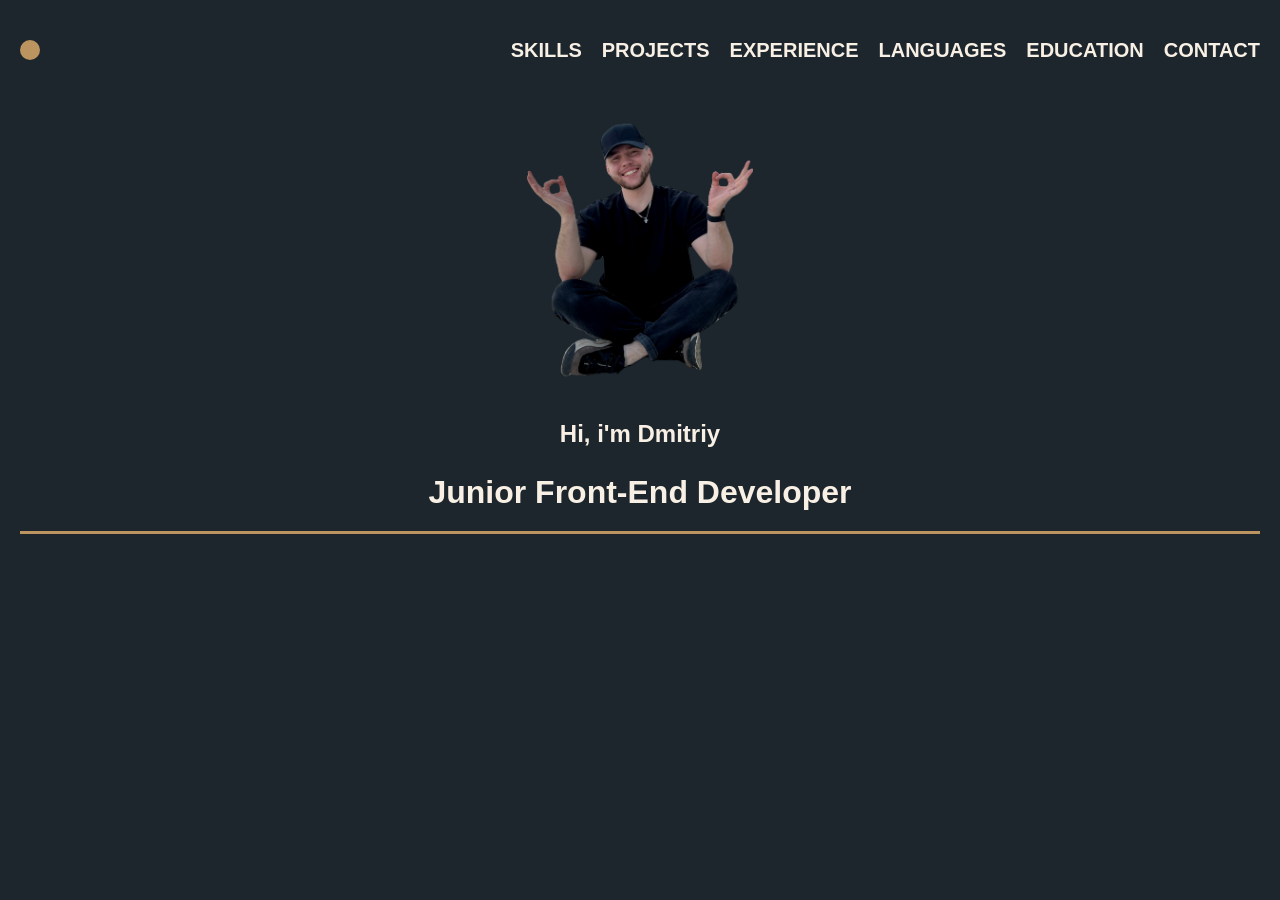
==== index.html @ 75c1eb51 "feat: add avatar and add normalize.css" ====
<!DOCTYPE html>
<html lang="en">
<head>
    <meta charset="UTF-8">
    <meta name="viewport" content="width=device-width, initial-scale=1.0">
    <title>CV</title>
    <link rel="stylesheet" href="./assets/fonts/Inter/stylesheet.css">
    <link rel="stylesheet" href="./assets/style/normalize.css">
    <link rel="icon" href="./assets/img/favicon.ico">
    <link rel="stylesheet" href="./assets/style/style.css">
    <link rel="stylesheet" href="./assets/style/media.css">
</head>
<body class="body">
    <header class="header conatiner">
        <div class="header__inner flex">
            <button class="change__them_btn btn_reset"></button>
        <div class="nav__wrapper">
            <nav class="nav">
                <ul class="nav__list list_reset flex nav_font">
                    <li class="nav__item"><a href="" class="nav__item_link">Skills</a></li>
                    <li class="nav__item"><a href="" class="nav__item_link">Projects</a></li>
                    <li class="nav__item"><a href="" class="nav__item_link">Experience</a></li>
                    <li class="nav__item"><a href="" class="nav__item_link">Languages</a></li>
                    <li class="nav__item"><a href="" class="nav__item_link">Education</a></li>
                    <li class="nav__item"><a href="" class="nav__item_link">Contact</a></li>
                </ul>
            </nav>
        </div>
        </div>
    </header>
    <main class="maine">
        <section class="about conatiner">
            <div class="about__wrapper_img flex">
                <img class="about__img" src="./assets/img/avatar.PNG" alt="foto">
            </div>
            <div class="about__wrapper_descr">
                <div class="about__descr">
                    <h2 class="about__title flex">
                       Hi, i'm  Dmitriy
                    </h2>
                    <h2 class="about__job_title flex">Junior Front-End Developer</h2>
                </div>
            </div>
        </section>
    </main>
    
</body>
<script src="./assets/js/index.js"></script>
</html>
---- assets/style/style.css ----
:root {
    --bg-white-theme: #F8F0E4;
    --text-dark-theme: #F8F0E4;
    --bg-dark-theme:#1D262D;
    --text-day-theme:#1D262D;
    --gold-color: #BB945F;
    --black-font-color: #000000;
    --gray-color: #8E8E8E;
    --white-color: #fff;
}

/*GLOB*/
html {
    scroll-behavior: smooth;
}

body {
    font-family:'Inter', sans-serif ;
    background-color: var(--bg-dark-theme);
    color: var(--text-dark-theme);
    transition: background 0.6s ease-in-out;
}

.day-them {
    background-color: var(--bg-white-theme);
    color: var(--text-day-theme);
}

a {
    color: inherit;
    text-decoration: none;
    cursor: pointer;
}

.conatiner {
    margin: 0 20px;
}

.list_reset {
    list-style: none;
}

.flex {
    display: flex;
}

.btn_reset {
    padding: 0;
    border: none;
    background-color: transparent;
    cursor: pointer;
}

/*.title {}*/



/*HEADER*/


.header__inner {
    width: 100%;
    height: 100px;
    align-items: center;
    justify-content: space-between;
}
.change__them_btn {
    width: 20px;
    height: 20px;
    background-color: #BB945F;
    border-radius: 50%;
}

.nav_font {
    font-weight: 600;
    font-size: 20px;
    line-height: 24px;
    align-items: center;
    text-transform: uppercase;
}

.nav__item:not(:last-child) {
    margin-right: 20px;
}

/*ABOUT*/
.about__wrapper_img {
    justify-content: center;
    align-items: center;
}
.about__img {
    height: 300px;
}

.about__title {
    justify-content: center;
}

.about__job_title {
    font-size: 32px;
    justify-content: center;
    border-bottom: solid 3px var(--gold-color);
    padding-bottom: 20px;
}
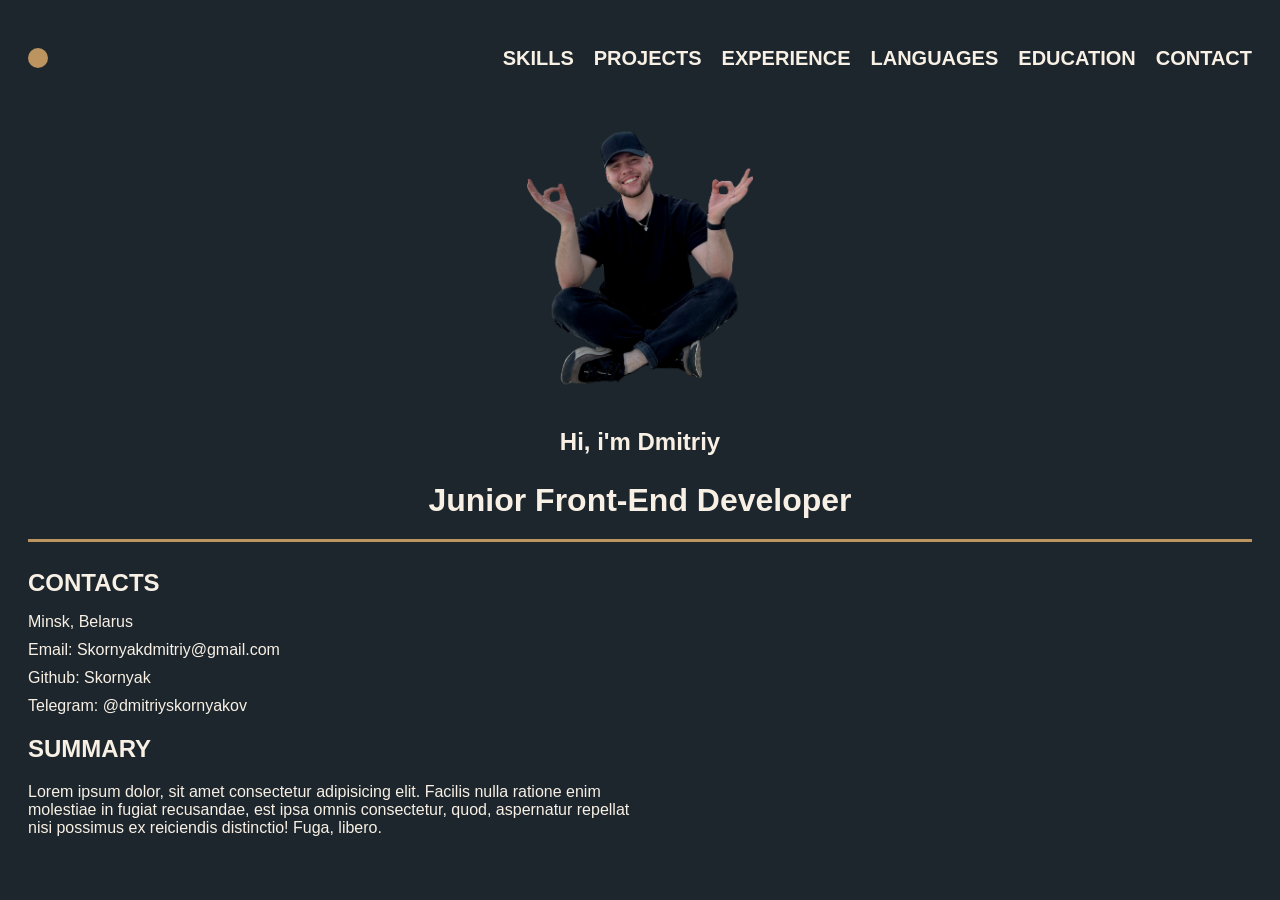
==== commit e21e0bb7: "feat: add link in file readme, deleted file normolize.css" ====
--- a/index.html
+++ b/index.html
@@ -11,7 +11,7 @@
     <link rel="stylesheet" href="./assets/style/media.css">
 </head>
 <body class="body">
-    <header class="header conatiner">
+    <header class="header container">
         <div class="header__inner flex">
             <button class="change__them_btn btn_reset"></button>
         <div class="nav__wrapper">
@@ -29,7 +29,7 @@
         </div>
     </header>
     <main class="maine">
-        <section class="about conatiner">
+        <section class="about container">
             <div class="about__wrapper_img flex">
                 <img class="about__img" src="./assets/img/avatar.PNG" alt="foto">
             </div>
@@ -42,6 +42,25 @@
                 </div>
             </div>
         </section>
+        <section class="contact container">
+            <div class="contact__wrapper">
+                <h2 class="contact__title">CONTACTS</h2>
+                <ul class="contact__list list_reset">
+                    <li class="contact__item">Minsk, Belarus</li>
+                    <li class="contact__item">Email: Skornyakdmitriy@gmail.com</li>
+                    <li class="contact__item">Github: Skornyak</li>
+                    <li class="contact__item">Telegram: @dmitriyskornyakov</li>
+                </ul>
+            </div>
+        </section>
+        <section class="summary container">
+            <div class="summary__wrapper">
+                <h2 class="summary__title">SUMMARY</h2>
+                <p class="summary__descr">
+                    Lorem ipsum dolor, sit amet consectetur adipisicing elit. Facilis nulla ratione enim molestiae in fugiat recusandae, est ipsa omnis consectetur, quod, aspernatur repellat nisi possimus ex reiciendis distinctio! Fuga, libero.
+                </p>
+            </div>
+        </section>
     </main>
     
 </body>
--- a/assets/style/style.css
+++ b/assets/style/style.css
@@ -32,12 +32,13 @@
     cursor: pointer;
 }
 
-.conatiner {
+.container {
     margin: 0 20px;
 }
 
 .list_reset {
     list-style: none;
+    padding: 0;
 }
 
 .flex {
@@ -101,4 +102,17 @@
     justify-content: center;
     border-bottom: solid 3px var(--gold-color);
     padding-bottom: 20px;
+}
+/*CONTACTS*/
+.contact__title {
+    margin: 0;
+}
+
+.contact__item:not(:last-child) {
+    padding: 0 0 10px 0;
+}
+/*SUMMARY*/
+
+.summary__descr {
+    max-width: 50%;
 }
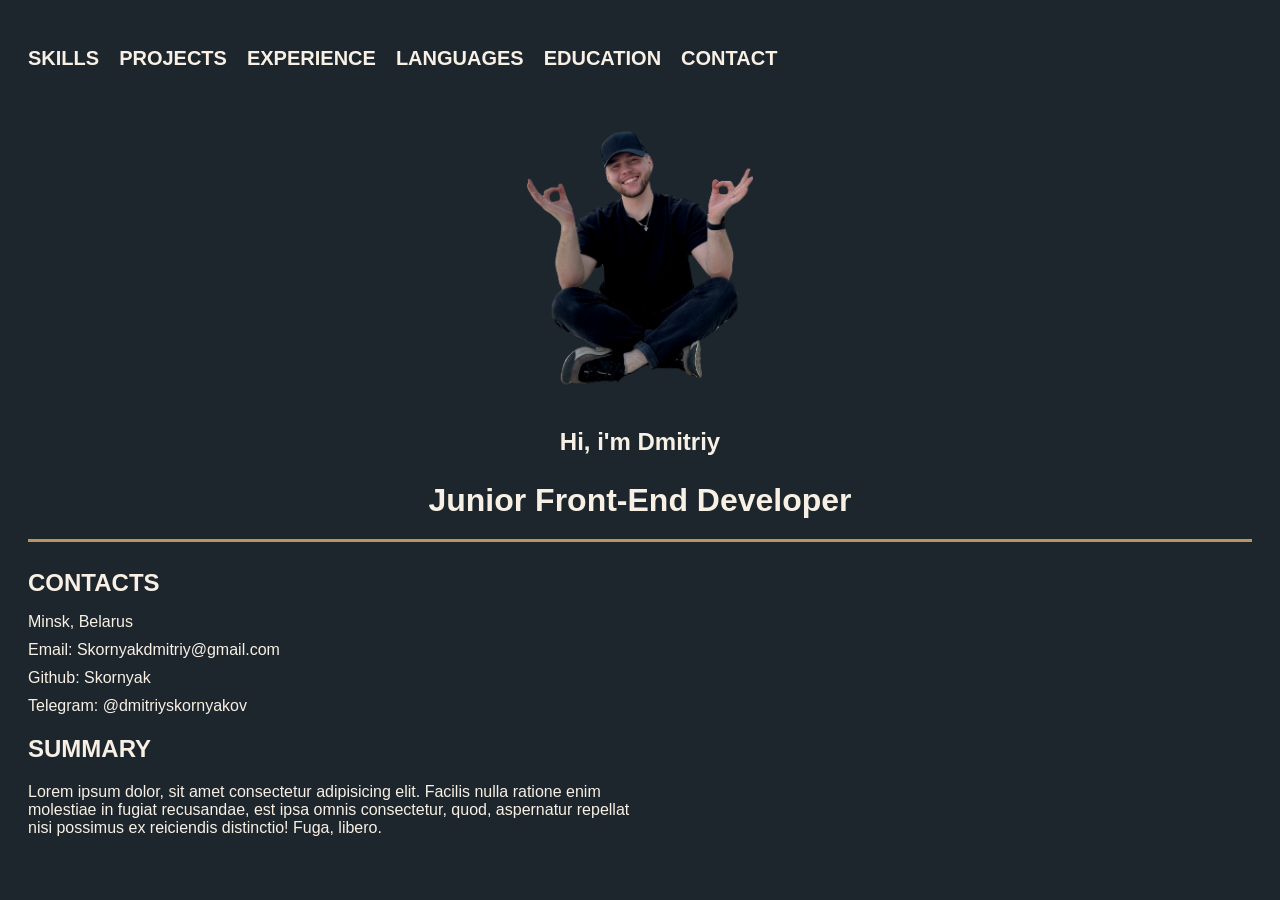
==== commit d29b2b15: "feat: correct file style.css" ====
--- a/index.html
+++ b/index.html
@@ -1,6 +1,6 @@
 <!DOCTYPE html>
 <html lang="en">
-<head>
+  <head>
     <meta charset="UTF-8">
     <meta name="viewport" content="width=device-width, initial-scale=1.0">
     <title>CV</title>
@@ -9,60 +9,71 @@
     <link rel="icon" href="./assets/img/favicon.ico">
     <link rel="stylesheet" href="./assets/style/style.css">
     <link rel="stylesheet" href="./assets/style/media.css">
-</head>
-<body class="body">
+    <script src="./assets/js/index.js"></script>
+  </head>
+  <body class="body">
     <header class="header container">
-        <div class="header__inner flex">
-            <button class="change__them_btn btn_reset"></button>
+      <div class="header__inner flex">
         <div class="nav__wrapper">
-            <nav class="nav">
-                <ul class="nav__list list_reset flex nav_font">
-                    <li class="nav__item"><a href="" class="nav__item_link">Skills</a></li>
-                    <li class="nav__item"><a href="" class="nav__item_link">Projects</a></li>
-                    <li class="nav__item"><a href="" class="nav__item_link">Experience</a></li>
-                    <li class="nav__item"><a href="" class="nav__item_link">Languages</a></li>
-                    <li class="nav__item"><a href="" class="nav__item_link">Education</a></li>
-                    <li class="nav__item"><a href="" class="nav__item_link">Contact</a></li>
-                </ul>
-            </nav>
+          <nav class="nav">
+            <ul class="nav__list list_reset flex nav_font">
+              <li class="nav__item">
+                <a href="" class="nav__item_link">Skills</a>
+              </li>
+              <li class="nav__item">
+                <a href="" class="nav__item_link">Projects</a>
+              </li>
+              <li class="nav__item">
+                <a href="" class="nav__item_link">Experience</a>
+              </li>
+              <li class="nav__item">
+                <a href="" class="nav__item_link">Languages</a>
+              </li>
+              <li class="nav__item">
+                <a href="" class="nav__item_link">Education</a>
+              </li>
+              <li class="nav__item">
+                <a href="" class="nav__item_link">Contact</a>
+              </li>
+            </ul>
+          </nav>
         </div>
-        </div>
+      </div>
     </header>
     <main class="maine">
-        <section class="about container">
-            <div class="about__wrapper_img flex">
-                <img class="about__img" src="./assets/img/avatar.PNG" alt="foto">
-            </div>
-            <div class="about__wrapper_descr">
-                <div class="about__descr">
-                    <h2 class="about__title flex">
-                       Hi, i'm  Dmitriy
-                    </h2>
-                    <h2 class="about__job_title flex">Junior Front-End Developer</h2>
-                </div>
-            </div>
-        </section>
-        <section class="contact container">
-            <div class="contact__wrapper">
-                <h2 class="contact__title">CONTACTS</h2>
-                <ul class="contact__list list_reset">
-                    <li class="contact__item">Minsk, Belarus</li>
-                    <li class="contact__item">Email: Skornyakdmitriy@gmail.com</li>
-                    <li class="contact__item">Github: Skornyak</li>
-                    <li class="contact__item">Telegram: @dmitriyskornyakov</li>
-                </ul>
-            </div>
-        </section>
-        <section class="summary container">
-            <div class="summary__wrapper">
-                <h2 class="summary__title">SUMMARY</h2>
-                <p class="summary__descr">
-                    Lorem ipsum dolor, sit amet consectetur adipisicing elit. Facilis nulla ratione enim molestiae in fugiat recusandae, est ipsa omnis consectetur, quod, aspernatur repellat nisi possimus ex reiciendis distinctio! Fuga, libero.
-                </p>
-            </div>
-        </section>
+      <section class="about container">
+        <div class="about__wrapper_img flex">
+          <img class="about__img" src="./assets/img/avatar.PNG" alt="foto">
+        </div>
+        <div class="about__wrapper_descr">
+          <div class="about__descr">
+            <h2 class="about__title flex">Hi, i'm Dmitriy</h2>
+            <h2 class="about__job_title flex">Junior Front-End Developer</h2>
+          </div>
+        </div>
+      </section>
+      <section class="contact container">
+        <div class="contact__wrapper">
+          <h2 class="contact__title">CONTACTS</h2>
+          <ul class="contact__list list_reset">
+            <li class="contact__item">Minsk, Belarus</li>
+            <li class="contact__item">Email: Skornyakdmitriy@gmail.com</li>
+            <li class="contact__item">Github: Skornyak</li>
+            <li class="contact__item">Telegram: @dmitriyskornyakov</li>
+          </ul>
+        </div>
+      </section>
+      <section class="summary container">
+        <div class="summary__wrapper">
+          <h2 class="summary__title">SUMMARY</h2>
+          <p class="summary__descr">
+            Lorem ipsum dolor, sit amet consectetur adipisicing elit. Facilis
+            nulla ratione enim molestiae in fugiat recusandae, est ipsa omnis
+            consectetur, quod, aspernatur repellat nisi possimus ex reiciendis
+            distinctio! Fuga, libero.
+          </p>
+        </div>
+      </section>
     </main>
-    
-</body>
-<script src="./assets/js/index.js"></script>
-</html>+  </body>
+</html>
--- a/assets/style/style.css
+++ b/assets/style/style.css
@@ -65,12 +65,6 @@
     align-items: center;
     justify-content: space-between;
 }
-.change__them_btn {
-    width: 20px;
-    height: 20px;
-    background-color: #BB945F;
-    border-radius: 50%;
-}
 
 .nav_font {
     font-weight: 600;
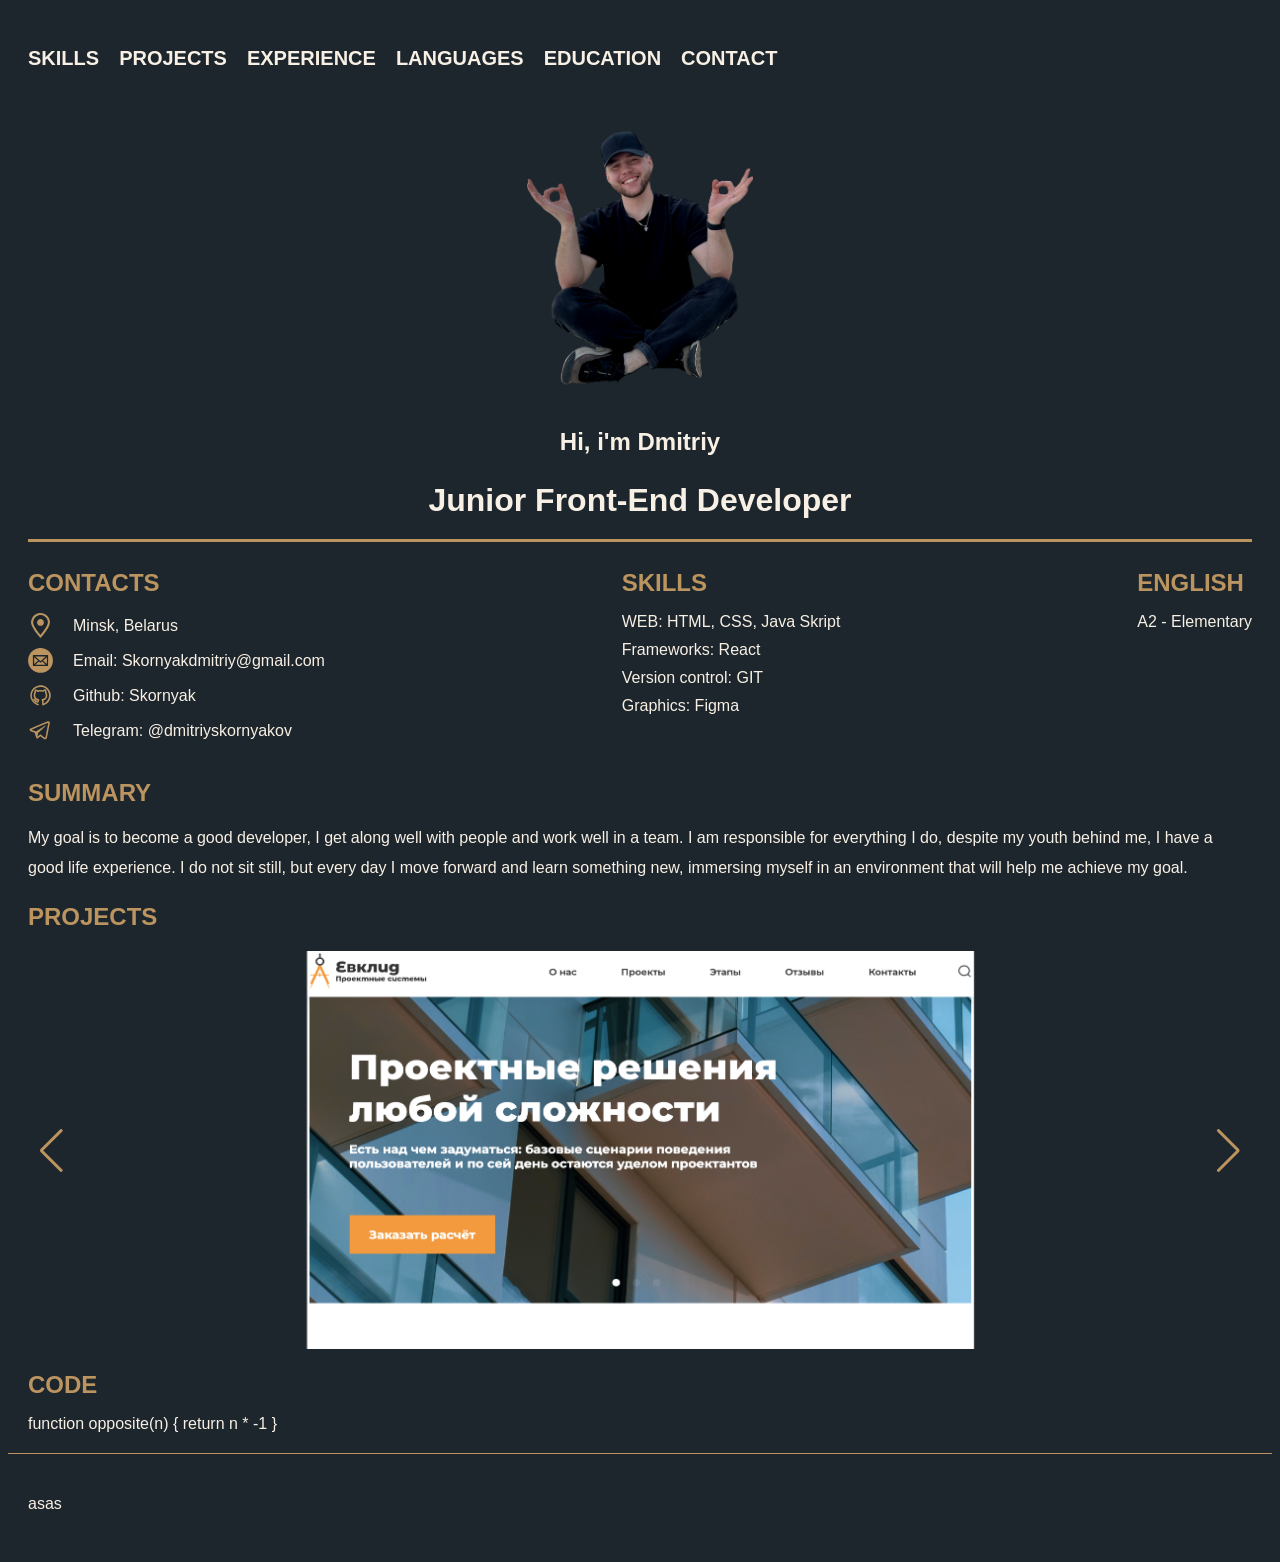
==== commit a442e2d8: "feat: add new file in progect, add img for progect" ====
--- a/index.html
+++ b/index.html
@@ -3,13 +3,12 @@
   <head>
     <meta charset="UTF-8">
     <meta name="viewport" content="width=device-width, initial-scale=1.0">
-    <title>CV</title>
+    <title>D.SKOR</title>
+    <link rel="stylesheet" href="https://cdn.jsdelivr.net/npm/swiper@11/swiper-bundle.min.css">
     <link rel="stylesheet" href="./assets/fonts/Inter/stylesheet.css">
-    <link rel="stylesheet" href="./assets/style/normalize.css">
-    <link rel="icon" href="./assets/img/favicon.ico">
+    <link rel="icon" href="./assets/img/cv.jpg">
     <link rel="stylesheet" href="./assets/style/style.css">
     <link rel="stylesheet" href="./assets/style/media.css">
-    <script src="./assets/js/index.js"></script>
   </head>
   <body class="body">
     <header class="header container">
@@ -47,33 +46,257 @@
         </div>
         <div class="about__wrapper_descr">
           <div class="about__descr">
-            <h2 class="about__title flex">Hi, i'm Dmitriy</h2>
+            <h2 class="about__title flex ">Hi, i'm Dmitriy</h2>
             <h2 class="about__job_title flex">Junior Front-End Developer</h2>
           </div>
         </div>
       </section>
-      <section class="contact container">
+      <section class="contact container section__position">
+       <div class="wrapper">
         <div class="contact__wrapper">
-          <h2 class="contact__title">CONTACTS</h2>
-          <ul class="contact__list list_reset">
-            <li class="contact__item">Minsk, Belarus</li>
-            <li class="contact__item">Email: Skornyakdmitriy@gmail.com</li>
-            <li class="contact__item">Github: Skornyak</li>
-            <li class="contact__item">Telegram: @dmitriyskornyakov</li>
+          <h2 class="contact__title title">CONTACTS</h2>
+          <ul class="contact__list list_reset list">
+            <li class="contact__item item"><?xml version="1.0" standalone="no"?>
+              <svg class="svg__location svg__contact" version="1.0" xmlns="http://www.w3.org/2000/svg"
+               width="360.000000pt" height="360.000000pt" viewBox="0 0 360.000000 360.000000"
+               preserveAspectRatio="xMidYMid meet">
+              
+              <g transform="translate(0.000000,360.000000) scale(0.100000,-0.100000)"
+              fill="#BB945F" stroke="none">
+              <path d="M1605 3585 c-490 -72 -905 -407 -1080 -871 -82 -217 -105 -456 -65
+              -655 78 -380 412 -943 966 -1624 158 -196 373 -441 378 -433 1 2 40 46 87 98
+              344 382 744 917 951 1270 304 521 373 817 277 1201 -166 670 -830 1114 -1514
+              1014z m460 -319 c292 -76 540 -275 678 -544 124 -240 149 -487 73 -717 -114
+              -347 -460 -886 -943 -1468 l-73 -87 -106 127 c-160 194 -387 497 -521 698
+              -281 420 -419 721 -431 937 -23 450 280 885 722 1033 186 62 413 70 601 21z"/>
+              <path d="M1671 2714 c-163 -44 -304 -185 -347 -349 -19 -68 -17 -200 2 -266
+              61 -208 251 -350 469 -351 387 -3 617 396 428 743 -32 60 -127 150 -191 183
+              -110 56 -246 71 -361 40z"/>
+              </g>
+              </svg>Minsk, Belarus</li>
+            <li class="contact__item item"><?xml version="1.0" standalone="no"?>
+              <svg class="svg__contact" version="1.0" xmlns="http://www.w3.org/2000/svg"
+               width="920.000000pt" height="920.000000pt" viewBox="0 0 920.000000 920.000000"
+               preserveAspectRatio="xMidYMid meet">
+              
+              <g transform="translate(0.000000,920.000000) scale(0.100000,-0.100000)"
+              fill="#bb945f" stroke="none">
+              <path d="M4240 9169 c-246 -20 -675 -87 -690 -109 -3 -4 -48 -17 -100 -29
+              -208 -49 -517 -153 -645 -216 -38 -19 -160 -78 -270 -130 -110 -53 -209 -105
+              -220 -115 -11 -9 -67 -46 -125 -80 -119 -70 -240 -151 -274 -183 -13 -12 -52
+              -42 -87 -67 -35 -25 -92 -69 -126 -97 -34 -29 -64 -53 -67 -53 -4 0 -25 -19
+              -49 -43 -23 -23 -87 -85 -142 -137 -195 -186 -418 -437 -501 -567 -19 -28 -37
+              -53 -42 -55 -10 -4 -137 -187 -144 -209 -8 -20 -98 -162 -108 -169 -4 -3 -26
+              -43 -49 -90 -24 -47 -47 -90 -51 -95 -5 -6 -24 -47 -43 -90 -19 -44 -57 -127
+              -85 -185 -83 -171 -169 -416 -227 -650 -14 -58 -32 -123 -40 -145 -19 -54 -60
+              -272 -79 -420 -49 -383 -49 -851 0 -1240 17 -140 70 -418 84 -443 5 -9 21 -64
+              35 -122 48 -195 179 -581 210 -620 6 -8 29 -55 51 -105 45 -103 183 -377 194
+              -385 9 -6 110 -168 110 -175 0 -10 119 -183 138 -202 10 -10 34 -40 52 -68 48
+              -72 158 -206 248 -304 42 -46 102 -112 132 -146 30 -35 87 -90 125 -123 39
+              -33 98 -86 132 -118 72 -68 203 -174 277 -223 28 -19 59 -42 69 -52 19 -20
+              192 -139 202 -139 8 0 169 -101 175 -110 7 -10 322 -169 406 -204 38 -16 76
+              -35 84 -41 39 -31 416 -159 631 -215 59 -15 111 -30 116 -33 12 -7 287 -61
+              392 -77 353 -52 915 -54 1291 -5 120 16 416 71 431 81 5 3 73 23 151 45 202
+              55 291 82 388 119 47 18 110 41 140 52 30 11 62 26 70 32 8 6 49 26 90 45 93
+              40 393 192 400 201 6 9 168 110 175 110 9 0 183 119 202 138 10 10 32 26 48
+              36 61 38 239 184 338 278 56 53 120 111 142 128 22 17 44 38 48 46 4 8 43 51
+              85 96 42 46 92 98 110 118 52 57 150 179 200 250 25 36 50 70 57 75 16 14 145
+              201 145 210 0 9 100 168 110 175 4 3 22 34 39 70 18 36 41 79 51 95 10 17 35
+              68 54 113 20 45 58 128 85 185 83 169 169 416 226 647 14 58 30 114 35 125 13
+              26 54 231 74 370 61 416 61 943 1 1370 -18 128 -65 368 -74 375 -3 3 -16 48
+              -29 100 -53 216 -168 556 -223 660 -10 19 -64 130 -120 245 -55 116 -109 219
+              -118 230 -10 11 -42 61 -71 110 -63 107 -163 257 -193 289 -12 13 -42 52 -67
+              87 -25 35 -69 92 -97 126 -29 34 -53 64 -53 66 0 9 -215 232 -310 322 -52 49
+              -116 111 -143 137 -26 26 -50 48 -53 48 -3 0 -33 24 -67 53 -34 28 -91 72
+              -126 97 -35 25 -74 55 -88 68 -33 30 -146 106 -273 182 -58 34 -114 71 -125
+              80 -11 10 -110 62 -220 115 -110 53 -231 111 -270 130 -134 65 -425 163 -645
+              217 -52 12 -97 26 -100 29 -8 11 -312 67 -450 83 -293 36 -703 46 -970 25z
+              m3007 -2542 c49 -18 109 -73 132 -120 l21 -43 0 -1847 c0 -1585 -2 -1853 -14
+              -1882 -18 -43 -80 -107 -126 -130 -33 -17 -163 -18 -2655 -18 -2514 0 -2621 0
+              -2655 18 -52 27 -100 75 -121 120 -18 39 -19 106 -19 1889 l0 1850 21 43 c23
+              47 83 102 132 120 24 9 669 11 2642 11 1973 0 2618 -2 2642 -11z"/>
+              <path d="M2660 6084 c0 -7 211 -184 219 -184 5 0 24 -17 41 -37 16 -21 71 -72
+              121 -113 51 -41 126 -107 168 -146 80 -75 123 -112 181 -156 19 -14 73 -63
+              120 -108 47 -45 93 -85 102 -89 10 -3 69 -55 132 -114 63 -59 118 -107 121
+              -107 6 0 125 -104 215 -189 19 -18 78 -69 130 -113 52 -44 109 -93 125 -109
+              47 -46 263 -229 270 -229 6 0 222 184 285 244 91 86 198 176 208 176 6 0 25
+              17 42 38 17 20 71 71 121 112 50 41 123 105 162 141 129 119 164 149 173 149
+              5 0 61 50 124 110 63 60 119 110 124 110 11 0 138 113 194 173 25 26 49 47 54
+              47 9 0 115 92 208 179 19 18 83 73 143 123 59 50 107 91 107 92 0 1 -875 1
+              -1945 1 -1070 0 -1945 -1 -1945 -1z"/>
+              <path d="M2270 4550 l0 -1263 28 24 c15 13 45 40 67 60 162 149 249 225 266
+              234 10 5 19 13 19 17 0 3 55 55 123 114 67 59 164 145 214 192 51 47 104 93
+              117 101 13 9 68 58 122 110 55 52 122 111 149 131 28 20 79 66 115 102 53 52
+              110 103 203 178 7 6 -64 90 -77 90 -6 0 -238 199 -256 220 -3 3 -61 54 -130
+              114 -69 59 -156 136 -195 171 -38 34 -92 80 -118 101 -27 22 -83 71 -125 110
+              -99 93 -171 154 -181 154 -4 0 -38 32 -77 70 -38 39 -94 89 -124 112 -30 23
+              -74 60 -97 82 l-43 40 0 -1264z"/>
+              <path d="M6870 5753 c-36 -29 -103 -89 -150 -132 -47 -43 -119 -106 -161 -139
+              -42 -34 -100 -85 -130 -114 -30 -29 -76 -71 -104 -93 -27 -21 -87 -72 -133
+              -113 -45 -41 -135 -119 -200 -175 -64 -55 -135 -117 -157 -137 -22 -21 -83
+              -74 -135 -119 -52 -45 -116 -101 -142 -124 l-47 -44 77 -61 c42 -33 111 -93
+              153 -134 41 -40 106 -97 142 -127 37 -29 97 -84 134 -122 38 -38 72 -69 77
+              -69 5 0 54 -42 110 -94 55 -51 144 -131 196 -177 87 -76 292 -258 465 -414
+              l70 -63 3 630 c1 346 1 910 0 1252 l-3 622 -65 -53z"/>
+              <path d="M5099 4207 c-37 -29 -87 -74 -113 -99 -26 -26 -81 -75 -124 -110 -42
+              -34 -101 -82 -131 -106 l-54 -44 -84 4 c-46 1 -87 8 -91 13 -10 14 -121 107
+              -152 127 -14 9 -63 53 -110 98 -47 46 -109 100 -138 122 -61 46 -52 49 -172
+              -62 -41 -38 -122 -111 -180 -161 -58 -51 -121 -107 -140 -125 -19 -17 -84 -76
+              -145 -129 -60 -54 -148 -133 -195 -176 -47 -42 -101 -90 -121 -106 -19 -15
+              -86 -75 -148 -133 -61 -58 -119 -108 -129 -112 -9 -3 -51 -40 -92 -82 l-74
+              -76 1902 0 c1046 0 1902 2 1902 4 0 10 -157 160 -190 181 -19 13 -66 54 -105
+              91 -38 36 -110 101 -159 142 -49 41 -115 101 -147 134 -31 32 -60 58 -64 58
+              -4 0 -55 44 -113 97 -157 143 -178 162 -284 257 -53 47 -99 86 -101 86 -2 0
+              -42 36 -88 80 -46 44 -86 80 -89 80 -3 0 -35 -24 -71 -53z"/>
+              </g>
+              </svg>
+              Email: Skornyakdmitriy@gmail.com</li>
+            <li class="contact__item item"><?xml version="1.0" standalone="no"?>
+              <svg class="svg__contact" version="1.0" xmlns="http://www.w3.org/2000/svg"
+               width="360.000000pt" height="360.000000pt" viewBox="0 0 360.000000 360.000000"
+               preserveAspectRatio="xMidYMid meet">
+              
+              <g transform="translate(0.000000,360.000000) scale(0.100000,-0.100000)"
+              fill="#bb945f" stroke="none">
+              <path d="M1547 3239 c-301 -53 -555 -186 -778 -408 -225 -226 -357 -480 -410
+              -793 -18 -104 -20 -148 -16 -288 8 -227 42 -372 134 -569 167 -362 505 -657
+              885 -776 75 -23 91 -25 122 -15 50 16 76 53 76 107 0 62 -33 93 -129 122 -414
+              126 -725 459 -837 896 -25 98 -28 128 -29 275 0 178 12 259 61 407 94 280 295
+              524 557 676 298 172 676 210 1004 100 358 -119 648 -404 777 -761 88 -245 90
+              -558 4 -807 -105 -308 -319 -556 -606 -704 l-102 -52 0 103 c0 57 -7 153 -15
+              213 -19 138 -19 135 4 135 33 0 153 54 217 97 91 62 184 168 233 265 61 123
+              75 188 75 353 1 156 -16 229 -79 355 -31 61 -33 73 -37 195 -8 198 -48 302
+              -125 321 -60 16 -274 -48 -374 -112 l-43 -27 -96 19 c-130 25 -320 23 -459 -5
+              l-103 -20 -32 24 c-74 56 -224 105 -326 105 -81 0 -113 -23 -139 -102 -26 -79
+              -45 -216 -38 -277 4 -39 -1 -58 -33 -126 -59 -123 -74 -190 -74 -340 -1 -95 4
+              -148 17 -195 41 -150 141 -303 257 -395 70 -55 196 -122 248 -131 33 -6 33 -7
+              27 -48 -4 -22 -11 -45 -15 -50 -15 -15 -115 22 -158 60 -24 20 -70 72 -103
+              116 -74 97 -147 149 -219 156 -36 3 -57 0 -76 -13 -33 -21 -56 -77 -48 -113 8
+              -33 47 -77 83 -92 14 -6 55 -49 89 -96 97 -129 187 -192 327 -229 107 -27 224
+              -13 277 34 26 23 31 36 38 101 9 80 28 143 56 185 21 32 22 97 1 128 -19 29
+              -48 41 -153 60 -107 20 -185 59 -265 134 -109 103 -160 225 -161 382 0 119 43
+              259 101 325 13 15 16 42 16 151 0 73 3 136 6 139 12 12 114 -35 169 -78 30
+              -24 66 -46 80 -49 13 -3 58 2 100 13 188 47 368 51 524 10 110 -28 132 -26
+              191 16 58 42 165 94 194 94 25 0 37 -68 25 -148 -13 -97 -10 -125 19 -163 14
+              -19 39 -62 54 -94 27 -57 28 -67 28 -210 0 -129 -3 -158 -22 -207 -69 -184
+              -253 -317 -436 -318 -66 0 -112 -23 -132 -67 -21 -43 -14 -84 20 -124 13 -16
+              29 -46 35 -67 17 -59 33 -326 26 -445 -6 -116 2 -155 41 -190 37 -33 84 -32
+              189 3 378 125 688 393 860 745 110 226 147 391 147 645 0 255 -38 420 -147
+              645 -171 350 -487 624 -859 746 -212 69 -493 88 -720 48z"/>
+              </g>
+              </svg>
+              Github: Skornyak</li>
+            <li class="contact__item item"><?xml version="1.0" standalone="no"?>
+              <svg class="svg__contact" version="1.0" xmlns="http://www.w3.org/2000/svg"
+               width="920.000000pt" height="920.000000pt" viewBox="0 0 920.000000 920.000000"
+               preserveAspectRatio="xMidYMid meet">
+              
+              <g transform="translate(0.000000,920.000000) scale(0.100000,-0.100000)"
+              fill="#bb945f" stroke="none">
+              <path d="M7376 8034 c-37 -8 -112 -32 -165 -54 -167 -66 -1733 -724 -4776
+              -2007 -385 -162 -860 -362 -1055 -444 -458 -191 -542 -234 -636 -322 -59 -55
+              -82 -86 -116 -154 -38 -75 -42 -93 -46 -172 -2 -48 1 -112 7 -141 36 -167 181
+              -330 372 -419 35 -17 379 -136 763 -265 385 -129 702 -239 706 -243 4 -4 36
+              -100 70 -213 302 -994 468 -1525 501 -1607 63 -149 157 -271 245 -313 23 -11
+              75 -28 115 -36 93 -19 190 -7 283 35 65 29 118 75 691 600 116 106 215 195
+              222 198 6 2 325 -236 707 -530 661 -507 700 -535 774 -560 104 -35 169 -47
+              257 -47 275 0 500 136 619 375 30 60 43 113 91 360 45 233 368 1889 585 3000
+              23 116 61 311 85 435 24 124 67 342 95 485 28 143 66 339 85 435 49 253 111
+              568 152 775 47 236 50 382 11 491 -95 268 -347 401 -642 338z m89 -596 c-2
+              -13 -40 -207 -84 -433 -368 -1886 -489 -2511 -677 -3470 -118 -605 -235 -1206
+              -261 -1335 -39 -204 -49 -239 -71 -262 -16 -18 -36 -28 -54 -28 -64 0 -34 -22
+              -1058 765 -628 482 -712 546 -724 551 -6 2 -232 -197 -502 -443 -270 -247
+              -501 -457 -514 -468 l-23 -20 6 20 c4 11 54 321 112 690 l105 670 37 36 c21
+              20 238 222 483 450 245 228 713 664 1040 969 327 305 734 685 905 843 170 158
+              329 310 353 338 38 46 42 54 36 87 -9 51 -21 62 -66 62 -67 0 162 138 -2413
+              -1457 -506 -313 -979 -607 -1051 -651 -73 -45 -137 -82 -143 -82 -6 0 -205 66
+              -443 146 -238 80 -613 206 -832 280 -219 73 -401 135 -403 137 -2 2 45 25 104
+              49 164 69 759 319 1118 471 739 312 3959 1667 4300 1810 204 85 444 187 535
+              225 91 39 171 70 178 71 8 1 11 -7 7 -21z"/>
+              </g>
+              </svg>
+              Telegram: @dmitriyskornyakov</li>
           </ul>
         </div>
-      </section>
-      <section class="summary container">
+        <div class="skills__wrapper">
+          <h2 class="skills__title title">SKILLS</h2>
+          <ul class="skills__list list_reset">
+            <li class="skills__item item">
+              WEB: HTML, CSS, Java Skript
+            </li>
+            <li class="skills__item item">
+              Frameworks: React
+            </li>
+            <li class="skills__item item">
+              Version control: GIT
+            </li>
+            <li class="skills__item item">
+              Graphics: Figma
+            </li>
+          </ul>
+        </div>
+        <div class="language__wrapper">
+          <h2 class="language__title title">
+            ENGLISH
+          </h2>
+          <p class="language__descr">
+            A2 - Elementary
+          </p>
+        </div>
+       </div>
+      </section>
+      <section class="summary container section__position">
         <div class="summary__wrapper">
-          <h2 class="summary__title">SUMMARY</h2>
+          <h2 class="summary__title title">SUMMARY</h2>
           <p class="summary__descr">
-            Lorem ipsum dolor, sit amet consectetur adipisicing elit. Facilis
-            nulla ratione enim molestiae in fugiat recusandae, est ipsa omnis
-            consectetur, quod, aspernatur repellat nisi possimus ex reiciendis
-            distinctio! Fuga, libero.
+            My goal is to become a good developer, I get along well with people and work well in a team. I am responsible
+          for everything I do, despite my youth behind me, I have a good life experience. I do not sit still, but every
+          day I move forward and learn something new, immersing myself in an environment that will help me achieve my
+          goal.
           </p>
         </div>
       </section>
+      <section class="projects container">
+        <div class="projects__wrapper">
+          <h2 class="projects__title title">
+            PROJECTS
+          </h2>
+        </div>
+        <div class="swiper">
+          <div class="swiper-wrapper">
+            <div class="swiper-slide"> 
+              <a href="https://skornyak.github.io/Evklid/">
+                <img class="img__progect" src="./assets/img/evklid.png" alt="foto">
+                </a></div>
+            <div class="swiper-slide"><a href="https://skornyak.github.io/hotel_laguna/">
+              <img class="img__progect" src="./assets/img/lagoona.png" alt="foto">
+              </a></div>
+            <div class="swiper-slide"><img class="img__progect" src="./assets/img/visitCard.png" alt="foto">
+            </a></div>
+          </div>
+          <div class="swiper-button-prev"></div>
+          <div class="swiper-button-next"></div>
+        </div>
+      </section>
+      <section class="code container section__position">
+        <div class="code__wrapper">
+          <h2 class="code__title title">
+            CODE
+          </h2>
+           <p class="code__descr">
+            function opposite(n) {
+              return n * -1
+            }
+           </p>
+        </div>
+      </section>
     </main>
+    <footer class="footer">
+      <div class="container">
+        asas
+      </div>
+    </footer>
+    <script src="https://cdn.jsdelivr.net/npm/swiper@11/swiper-bundle.min.js"></script>
+    <script src="./assets/js/index.js"></script>
   </body>
 </html>
--- a/assets/style/style.css
+++ b/assets/style/style.css
@@ -1,112 +1,178 @@
 :root {
-    --bg-white-theme: #F8F0E4;
-    --text-dark-theme: #F8F0E4;
-    --bg-dark-theme:#1D262D;
-    --text-day-theme:#1D262D;
-    --gold-color: #BB945F;
-    --black-font-color: #000000;
-    --gray-color: #8E8E8E;
-    --white-color: #fff;
+  --bg-white-theme: #f8f0e4;
+  --text-dark-theme: #f8f0e4;
+  --bg-dark-theme: #1d262d;
+  --text-day-theme: #1d262d;
+  --gold-color: #bb945f;
+  --black-font-color: #000000;
+  --gray-color: #8e8e8e;
+  --white-color: #fff;
 }
 
 /*GLOB*/
 html {
-    scroll-behavior: smooth;
+  scroll-behavior: smooth;
 }
 
 body {
-    font-family:'Inter', sans-serif ;
-    background-color: var(--bg-dark-theme);
-    color: var(--text-dark-theme);
-    transition: background 0.6s ease-in-out;
+  font-family: "Inter", sans-serif;
+  background-color: var(--bg-dark-theme);
+  color: var(--text-dark-theme);
+  transition: background 0.6s ease-in-out;
 }
 
 .day-them {
-    background-color: var(--bg-white-theme);
-    color: var(--text-day-theme);
+  background-color: var(--bg-white-theme);
+  color: var(--text-day-theme);
 }
 
 a {
-    color: inherit;
-    text-decoration: none;
-    cursor: pointer;
+  color: inherit;
+  text-decoration: none;
+  cursor: pointer;
 }
 
 .container {
-    margin: 0 20px;
+  margin: 0 20px;
 }
 
 .list_reset {
-    list-style: none;
-    padding: 0;
+  list-style: none;
+  padding: 0;
 }
 
 .flex {
-    display: flex;
+  display: flex;
 }
 
 .btn_reset {
-    padding: 0;
-    border: none;
-    background-color: transparent;
-    cursor: pointer;
+  padding: 0;
+  border: none;
+  background-color: transparent;
+  cursor: pointer;
 }
 
-/*.title {}*/
+.title {
+  margin: 0;
+  color: var(--gold-color);
+}
 
+.item:not(:last-child) {
+  padding: 0 0 10px 0;
+}
 
+.wrapper {
+    display: flex;
+    justify-content: space-between;
+}
+
+.section__position {
+    margin-bottom: 20px;
+}
+
+/* .section__position {
+  float: left;
+  width: 50%;
+} */
 
 /*HEADER*/
 
-
 .header__inner {
-    width: 100%;
-    height: 100px;
-    align-items: center;
-    justify-content: space-between;
+  width: 100%;
+  height: 100px;
+  align-items: center;
+  justify-content: space-between;
 }
 
 .nav_font {
-    font-weight: 600;
-    font-size: 20px;
-    line-height: 24px;
-    align-items: center;
-    text-transform: uppercase;
+  font-weight: 600;
+  font-size: 20px;
+  line-height: 24px;
+  align-items: center;
+  text-transform: uppercase;
 }
 
 .nav__item:not(:last-child) {
-    margin-right: 20px;
+  margin-right: 20px;
 }
 
 /*ABOUT*/
 .about__wrapper_img {
-    justify-content: center;
-    align-items: center;
+  justify-content: center;
+  align-items: center;
 }
 .about__img {
-    height: 300px;
+  height: 300px;
 }
 
 .about__title {
+  justify-content: center;
+}
+
+.about__job_title {
+  font-size: 32px;
+  justify-content: center;
+  border-bottom: solid 3px var(--gold-color);
+  opacity: 1;
+  padding-bottom: 20px;
+}
+
+.contact__item {
+  display: flex;
+  align-items: center;
+}
+
+.svg__contact {
+    padding-right: 20px;
+    width: 25px;
+    height: 25px;
+}
+
+/*SUMMARY*/
+
+
+.summary__descr {
+  line-height: 30px;
+}
+
+.code__descr {
+  width: 50%;
+}
+
+/*PROGECTS*/
+.swiper-wrapper {
+    height: 400px;
+}
+
+.swiper-slide {
+    display: flex;
+    align-items: center;
     justify-content: center;
 }
 
-.about__job_title {
-    font-size: 32px;
-    justify-content: center;
-    border-bottom: solid 3px var(--gold-color);
-    padding-bottom: 20px;
-}
-/*CONTACTS*/
-.contact__title {
-    margin: 0;
+.swiper-button-next, .swiper-button-prev {
+    color: var(--gold-color);
 }
 
-.contact__item:not(:last-child) {
-    padding: 0 0 10px 0;
+.img__progect {
+    width: 667px;
+    height: 400px;
+    cursor: pointer;
 }
-/*SUMMARY*/
 
-.summary__descr {
-    max-width: 50%;
-}+.projects__wrapper {
+    margin-bottom: 20px;
+}
+
+.projects {
+    margin-bottom: 20px;
+}
+
+/*FOOTER*/
+
+.footer {
+    border-top: 1px solid var(--gold-color);
+    height: 100px;
+    display: flex;
+    align-items: center;
+}
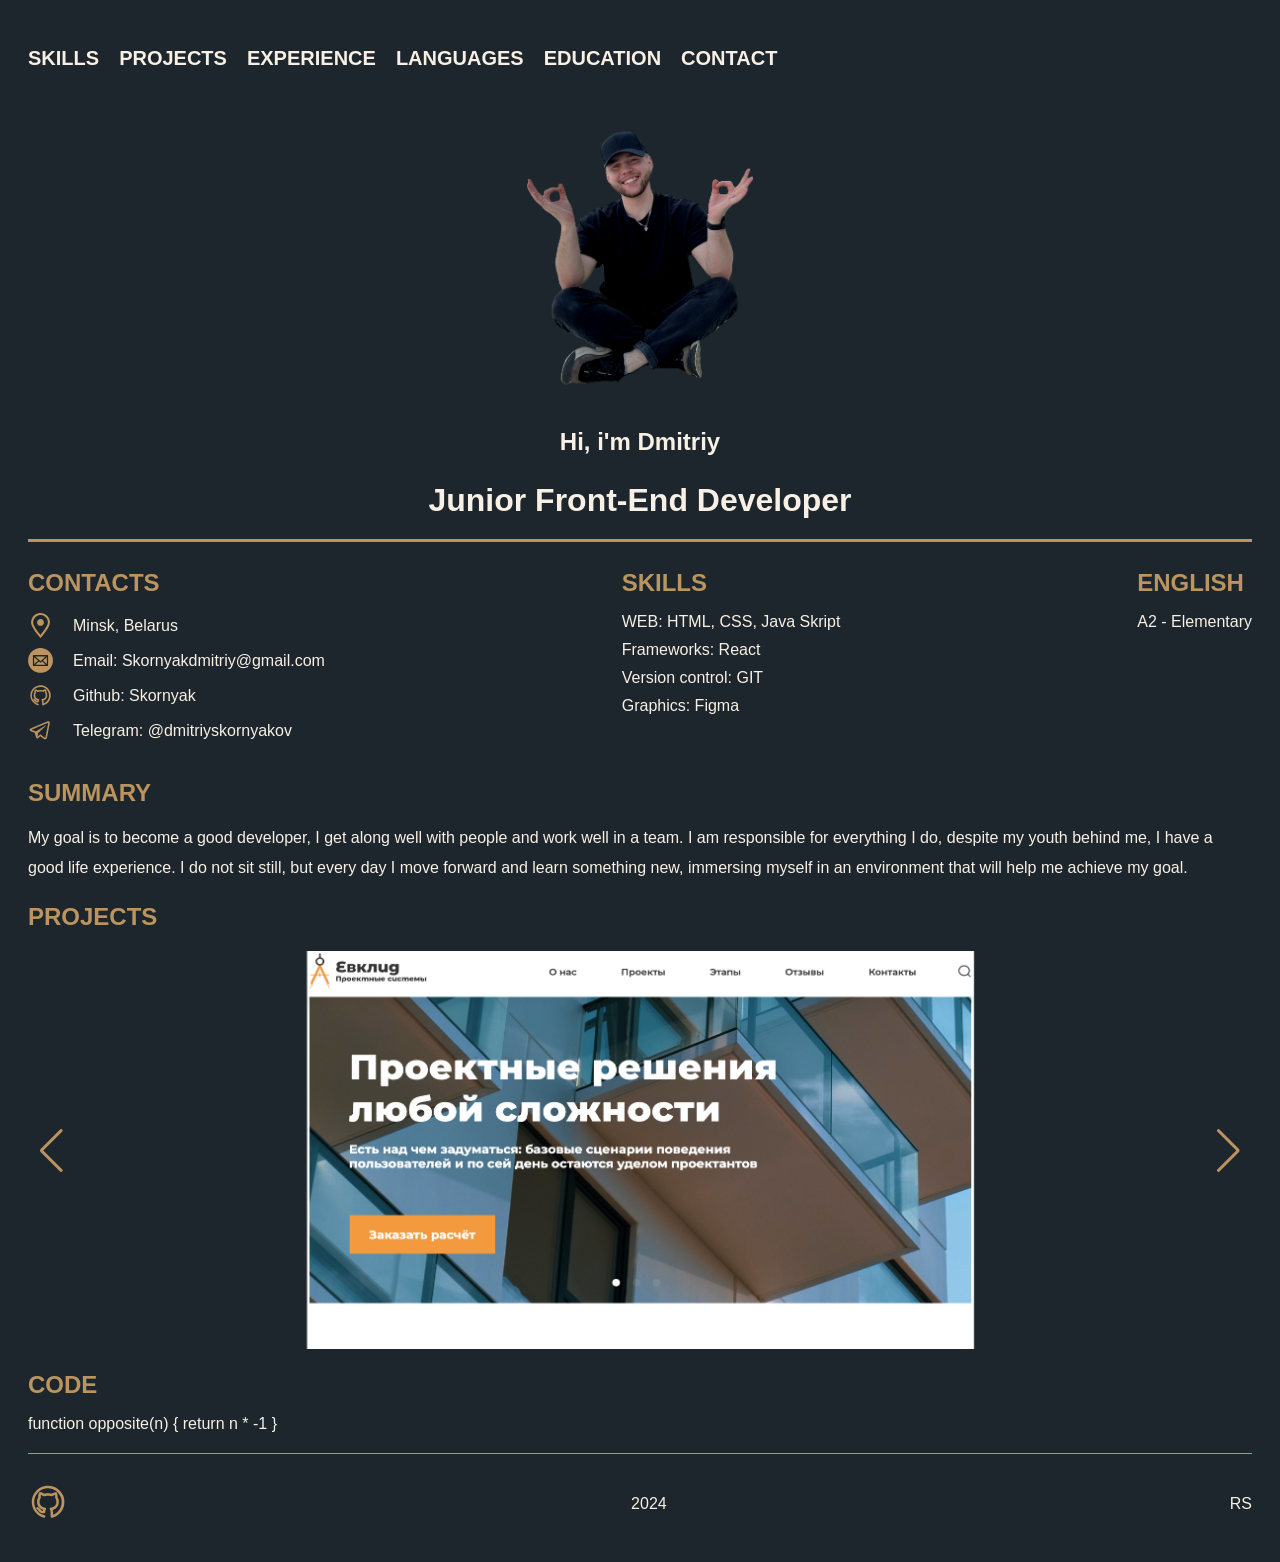
==== commit 3b73dee0: "feat: add new style, and add new section in layout" ====
--- a/index.html
+++ b/index.html
@@ -56,8 +56,8 @@
         <div class="contact__wrapper">
           <h2 class="contact__title title">CONTACTS</h2>
           <ul class="contact__list list_reset list">
-            <li class="contact__item item"><?xml version="1.0" standalone="no"?>
-              <svg class="svg__location svg__contact" version="1.0" xmlns="http://www.w3.org/2000/svg"
+            <li class="contact__item item">
+              <svg class="svg__location svg__contact" xmlns="http://www.w3.org/2000/svg"
                width="360.000000pt" height="360.000000pt" viewBox="0 0 360.000000 360.000000"
                preserveAspectRatio="xMidYMid meet">
               
@@ -74,8 +74,8 @@
               -110 56 -246 71 -361 40z"/>
               </g>
               </svg>Minsk, Belarus</li>
-            <li class="contact__item item"><?xml version="1.0" standalone="no"?>
-              <svg class="svg__contact" version="1.0" xmlns="http://www.w3.org/2000/svg"
+            <li class="contact__item item">
+              <svg class="svg__contact"  xmlns="http://www.w3.org/2000/svg"
                width="920.000000pt" height="920.000000pt" viewBox="0 0 920.000000 920.000000"
                preserveAspectRatio="xMidYMid meet">
               
@@ -151,8 +151,8 @@
               </g>
               </svg>
               Email: Skornyakdmitriy@gmail.com</li>
-            <li class="contact__item item"><?xml version="1.0" standalone="no"?>
-              <svg class="svg__contact" version="1.0" xmlns="http://www.w3.org/2000/svg"
+            <li class="contact__item item">
+              <svg class="svg__contact"  xmlns="http://www.w3.org/2000/svg"
                width="360.000000pt" height="360.000000pt" viewBox="0 0 360.000000 360.000000"
                preserveAspectRatio="xMidYMid meet">
               
@@ -186,8 +186,8 @@
               </g>
               </svg>
               Github: Skornyak</li>
-            <li class="contact__item item"><?xml version="1.0" standalone="no"?>
-              <svg class="svg__contact" version="1.0" xmlns="http://www.w3.org/2000/svg"
+            <li class="contact__item item">
+              <svg class="svg__contact"  xmlns="http://www.w3.org/2000/svg"
                width="920.000000pt" height="920.000000pt" viewBox="0 0 920.000000 920.000000"
                preserveAspectRatio="xMidYMid meet">
               
@@ -271,7 +271,7 @@
             <div class="swiper-slide"><a href="https://skornyak.github.io/hotel_laguna/">
               <img class="img__progect" src="./assets/img/lagoona.png" alt="foto">
               </a></div>
-            <div class="swiper-slide"><img class="img__progect" src="./assets/img/visitCard.png" alt="foto">
+            <div class="swiper-slide"><a><img class="img__progect" src="./assets/img/visitCard.png" alt="foto">
             </a></div>
           </div>
           <div class="swiper-button-prev"></div>
@@ -291,10 +291,44 @@
         </div>
       </section>
     </main>
-    <footer class="footer">
-      <div class="container">
-        asas
-      </div>
+    <footer class="footer container">
+        <div class="git__wrapper"><a href="https://github.com/Skornyak">
+          <svg class="footer__svg_git"  xmlns="http://www.w3.org/2000/svg"
+               width="360.000000pt" height="360.000000pt" viewBox="0 0 360.000000 360.000000"
+               preserveAspectRatio="xMidYMid meet">
+              
+              <g transform="translate(0.000000,360.000000) scale(0.100000,-0.100000)"
+              fill="#bb945f" stroke="none">
+              <path d="M1547 3239 c-301 -53 -555 -186 -778 -408 -225 -226 -357 -480 -410
+              -793 -18 -104 -20 -148 -16 -288 8 -227 42 -372 134 -569 167 -362 505 -657
+              885 -776 75 -23 91 -25 122 -15 50 16 76 53 76 107 0 62 -33 93 -129 122 -414
+              126 -725 459 -837 896 -25 98 -28 128 -29 275 0 178 12 259 61 407 94 280 295
+              524 557 676 298 172 676 210 1004 100 358 -119 648 -404 777 -761 88 -245 90
+              -558 4 -807 -105 -308 -319 -556 -606 -704 l-102 -52 0 103 c0 57 -7 153 -15
+              213 -19 138 -19 135 4 135 33 0 153 54 217 97 91 62 184 168 233 265 61 123
+              75 188 75 353 1 156 -16 229 -79 355 -31 61 -33 73 -37 195 -8 198 -48 302
+              -125 321 -60 16 -274 -48 -374 -112 l-43 -27 -96 19 c-130 25 -320 23 -459 -5
+              l-103 -20 -32 24 c-74 56 -224 105 -326 105 -81 0 -113 -23 -139 -102 -26 -79
+              -45 -216 -38 -277 4 -39 -1 -58 -33 -126 -59 -123 -74 -190 -74 -340 -1 -95 4
+              -148 17 -195 41 -150 141 -303 257 -395 70 -55 196 -122 248 -131 33 -6 33 -7
+              27 -48 -4 -22 -11 -45 -15 -50 -15 -15 -115 22 -158 60 -24 20 -70 72 -103
+              116 -74 97 -147 149 -219 156 -36 3 -57 0 -76 -13 -33 -21 -56 -77 -48 -113 8
+              -33 47 -77 83 -92 14 -6 55 -49 89 -96 97 -129 187 -192 327 -229 107 -27 224
+              -13 277 34 26 23 31 36 38 101 9 80 28 143 56 185 21 32 22 97 1 128 -19 29
+              -48 41 -153 60 -107 20 -185 59 -265 134 -109 103 -160 225 -161 382 0 119 43
+              259 101 325 13 15 16 42 16 151 0 73 3 136 6 139 12 12 114 -35 169 -78 30
+              -24 66 -46 80 -49 13 -3 58 2 100 13 188 47 368 51 524 10 110 -28 132 -26
+              191 16 58 42 165 94 194 94 25 0 37 -68 25 -148 -13 -97 -10 -125 19 -163 14
+              -19 39 -62 54 -94 27 -57 28 -67 28 -210 0 -129 -3 -158 -22 -207 -69 -184
+              -253 -317 -436 -318 -66 0 -112 -23 -132 -67 -21 -43 -14 -84 20 -124 13 -16
+              29 -46 35 -67 17 -59 33 -326 26 -445 -6 -116 2 -155 41 -190 37 -33 84 -32
+              189 3 378 125 688 393 860 745 110 226 147 391 147 645 0 255 -38 420 -147
+              645 -171 350 -487 624 -859 746 -212 69 -493 88 -720 48z"/>
+              </g>
+              </svg>
+        </a></div>
+        <div class="footer__year">2024</div>
+        <div class="foter__logo"><a href="https://rs.school/courses/javascript">RS</a></div>
     </footer>
     <script src="https://cdn.jsdelivr.net/npm/swiper@11/swiper-bundle.min.js"></script>
     <script src="./assets/js/index.js"></script>
--- a/assets/style/style.css
+++ b/assets/style/style.css
@@ -175,4 +175,10 @@
     height: 100px;
     display: flex;
     align-items: center;
+    justify-content: space-between;
 }
+
+.footer__svg_git {
+    width: 40px;
+    height: 40px;
+}
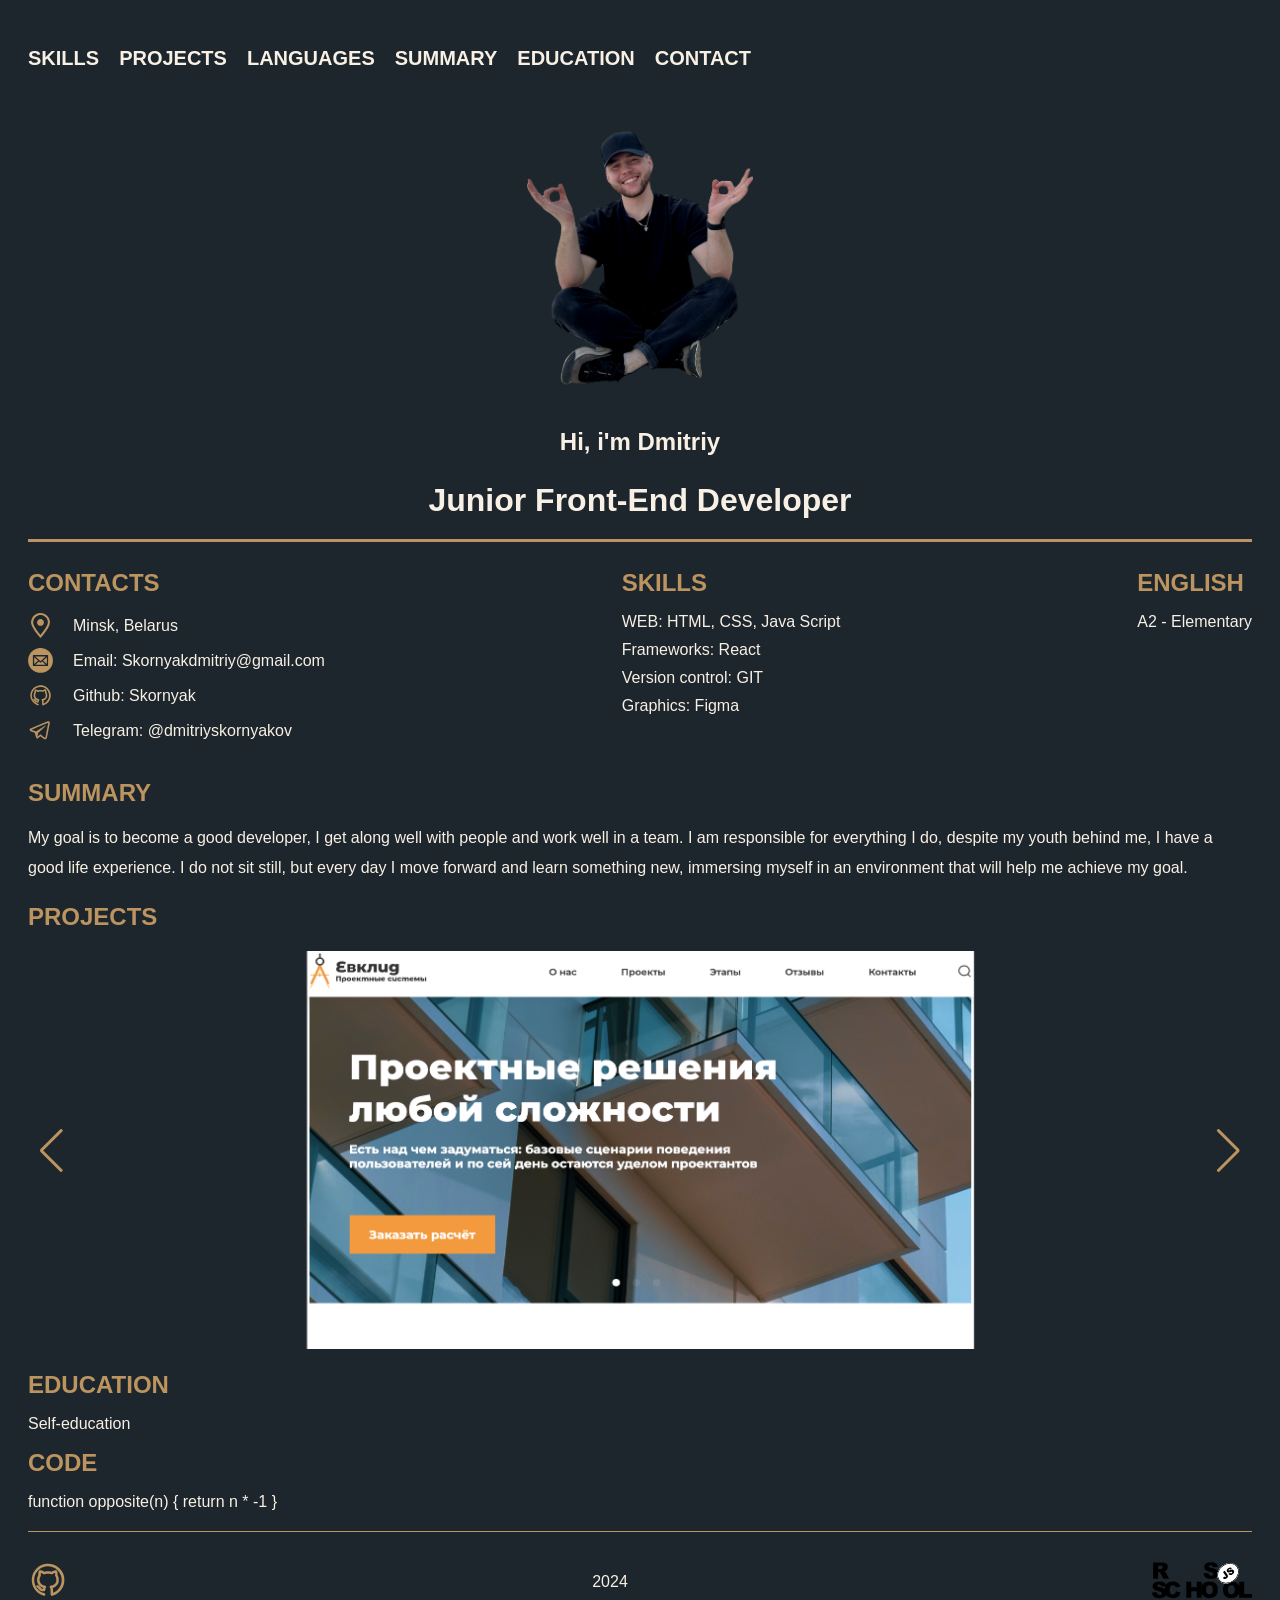
==== commit 7ca0bfa3: "feat: add full info in cv, and add new style for link" ====
--- a/index.html
+++ b/index.html
@@ -17,22 +17,22 @@
           <nav class="nav">
             <ul class="nav__list list_reset flex nav_font">
               <li class="nav__item">
-                <a href="" class="nav__item_link">Skills</a>
-              </li>
-              <li class="nav__item">
-                <a href="" class="nav__item_link">Projects</a>
-              </li>
-              <li class="nav__item">
-                <a href="" class="nav__item_link">Experience</a>
-              </li>
-              <li class="nav__item">
-                <a href="" class="nav__item_link">Languages</a>
-              </li>
-              <li class="nav__item">
-                <a href="" class="nav__item_link">Education</a>
-              </li>
-              <li class="nav__item">
-                <a href="" class="nav__item_link">Contact</a>
+                <a href="#skills" class="nav__item_link nav__link">Skills</a>
+              </li>
+              <li class="nav__item">
+                <a href="#projects" class="nav__item_link nav__link">Projects</a>
+              </li>
+              <li class="nav__item">
+                <a href="#language" class="nav__item_link nav__link">Languages</a>
+              </li>
+              <li class="nav__item">
+                <a href="#summary" class="nav__item_link nav__link">Summary</a>
+              </li>
+              <li class="nav__item">
+                <a href="#education" class="nav__item_link nav__link">Education</a>
+              </li>
+              <li class="nav__item">
+                <a href="#contact" class="nav__item_link nav__link">Contact</a>
               </li>
             </ul>
           </nav>
@@ -53,7 +53,7 @@
       </section>
       <section class="contact container section__position">
        <div class="wrapper">
-        <div class="contact__wrapper">
+        <div class="contact__wrapper" id="contact">
           <h2 class="contact__title title">CONTACTS</h2>
           <ul class="contact__list list_reset list">
             <li class="contact__item item">
@@ -218,11 +218,11 @@
               Telegram: @dmitriyskornyakov</li>
           </ul>
         </div>
-        <div class="skills__wrapper">
+        <div class="skills__wrapper" id="skills">
           <h2 class="skills__title title">SKILLS</h2>
           <ul class="skills__list list_reset">
             <li class="skills__item item">
-              WEB: HTML, CSS, Java Skript
+              WEB: HTML, CSS, Java Script
             </li>
             <li class="skills__item item">
               Frameworks: React
@@ -235,7 +235,7 @@
             </li>
           </ul>
         </div>
-        <div class="language__wrapper">
+        <div class="language__wrapper" id="language">
           <h2 class="language__title title">
             ENGLISH
           </h2>
@@ -245,7 +245,7 @@
         </div>
        </div>
       </section>
-      <section class="summary container section__position">
+      <section class="summary container section__position" id="summary">
         <div class="summary__wrapper">
           <h2 class="summary__title title">SUMMARY</h2>
           <p class="summary__descr">
@@ -256,7 +256,7 @@
           </p>
         </div>
       </section>
-      <section class="projects container">
+      <section class="projects container" id="projects">
         <div class="projects__wrapper">
           <h2 class="projects__title title">
             PROJECTS
@@ -271,14 +271,20 @@
             <div class="swiper-slide"><a href="https://skornyak.github.io/hotel_laguna/">
               <img class="img__progect" src="./assets/img/lagoona.png" alt="foto">
               </a></div>
-            <div class="swiper-slide"><a><img class="img__progect" src="./assets/img/visitCard.png" alt="foto">
+            <div class="swiper-slide"><a href="https://skornyak.github.io/LandingVisitCard/"><img class="img__progect" src="./assets/img/visitCard.png" alt="foto">
             </a></div>
           </div>
           <div class="swiper-button-prev"></div>
           <div class="swiper-button-next"></div>
         </div>
       </section>
-      <section class="code container section__position">
+      <section class="education container" id="education">
+        <div class="education__wrapper">
+          <h2 class="education__title title">EDUCATION</h2>
+          <p class="education__descr">Self-education</p>
+        </div>
+      </section>
+      <section class="code container section__position" id="code">
         <div class="code__wrapper">
           <h2 class="code__title title">
             CODE
@@ -328,7 +334,7 @@
               </svg>
         </a></div>
         <div class="footer__year">2024</div>
-        <div class="foter__logo"><a href="https://rs.school/courses/javascript">RS</a></div>
+        <div class="footer__logo"><a href="https://rs.school/courses/javascript"><svg class="logo__svg" id="Layer_1" xmlns="http://www.w3.org/2000/svg" xmlns:xlink="http://www.w3.org/1999/xlink" viewBox="0 0 552.8 205.3"><style>.st0{fill:#fff}.st1{clip-path:url(#SVGID_2_)}.st2{clip-path:url(#SVGID_4_)}.st3{clip-path:url(#SVGID_6_)}.st4{clip-path:url(#SVGID_8_)}.st5{fill:#fff;stroke:#000;stroke-width:4;stroke-miterlimit:10}.st6{clip-path:url(#SVGID_8_)}.st6,.st7{fill:none;stroke:#000;stroke-width:4;stroke-miterlimit:10}.st8,.st9{clip-path:url(#SVGID_10_)}.st9{fill:none;stroke:#000;stroke-width:4;stroke-miterlimit:10}</style><title>rs_school_js</title><path d="M285.4 68l26.3-1.7c.6 4.3 1.7 7.5 3.5 9.8 2.9 3.6 6.9 5.4 12.2 5.4 3.9 0 7-.9 9.1-2.8 2-1.5 3.2-3.9 3.2-6.4 0-2.4-1.1-4.7-3-6.2-2-1.8-6.7-3.6-14.1-5.2-12.1-2.7-20.8-6.3-25.9-10.9-5.1-4.3-8-10.6-7.8-17.3 0-4.6 1.4-9.2 4-13 3-4.3 7.1-7.7 12-9.6 5.3-2.3 12.7-3.5 22-3.5 11.4 0 20.1 2.1 26.1 6.4 6 4.2 9.6 11 10.7 20.3l-26 1.5c-.7-4-2.1-6.9-4.4-8.8s-5.3-2.8-9.2-2.8c-3.2 0-5.6.7-7.2 2-1.5 1.2-2.5 3-2.4 5 0 1.5.8 2.9 2 3.8 1.3 1.2 4.4 2.3 9.3 3.3 12.1 2.6 20.7 5.2 26 7.9 5.3 2.7 9.1 6 11.4 9.9 2.4 4 3.6 8.6 3.5 13.3 0 5.6-1.6 11.2-4.8 15.9-3.3 4.9-7.9 8.7-13.3 11-5.7 2.5-12.9 3.8-21.5 3.8-15.2 0-25.7-2.9-31.6-8.8S286.1 77 285.4 68zM6.3 97.6V8.2h46.1c8.5 0 15.1.7 19.6 2.2 4.4 1.4 8.3 4.3 10.9 8.2 2.9 4.3 4.3 9.3 4.2 14.5.3 8.8-4.2 17.2-11.9 21.6-3 1.7-6.3 2.9-9.7 3.5 2.5.7 5 1.9 7.2 3.3 1.7 1.4 3.1 3 4.4 4.7 1.5 1.7 2.8 3.6 3.9 5.6l13.4 25.9H63L48.2 70.2c-1.9-3.5-3.5-5.8-5-6.9-2-1.4-4.4-2.1-6.8-2.1H34v36.3H6.3zM34 44.4h11.7c2.5-.2 4.9-.6 7.3-1.2 1.8-.3 3.4-1.3 4.5-2.8 2.7-3.6 2.3-8.7-1-11.8-1.8-1.5-5.3-2.3-10.3-2.3H34v18.1zM0 174.2l26.3-1.7c.6 4.3 1.7 7.5 3.5 9.8 2.8 3.6 6.9 5.5 12.2 5.5 3.9 0 7-.9 9.1-2.8 2-1.6 3.2-3.9 3.2-6.4 0-2.4-1.1-4.7-3-6.2-2-1.8-6.7-3.6-14.2-5.2-12.1-2.7-20.8-6.3-25.9-10.9-5.1-4.3-8-10.6-7.8-17.3 0-4.6 1.4-9.2 4-13 3-4.3 7.1-7.7 12-9.6 5.3-2.3 12.7-3.5 22-3.5 11.4 0 20.1 2.1 26.1 6.4s9.5 11 10.6 20.3l-26 1.5c-.7-4-2.1-6.9-4.4-8.8-2.2-1.9-5.3-2.8-9.2-2.7-3.2 0-5.6.7-7.2 2.1-1.6 1.2-2.5 3-2.4 5 0 1.5.8 2.9 2 3.8 1.3 1.2 4.4 2.3 9.3 3.3 12.1 2.6 20.7 5.2 26 7.9 5.3 2.7 9.1 6 11.4 9.9 2.4 4 3.6 8.6 3.6 13.2 0 5.6-1.7 11.1-4.8 15.8-3.3 4.9-7.9 8.7-13.3 11-5.7 2.5-12.9 3.8-21.5 3.8-15.2 0-25.7-2.9-31.6-8.8-5.9-6-9.2-13.4-10-22.4z"/><path d="M133 167.2l24.2 7.3c-1.3 6.1-4 11.9-7.7 17-3.4 4.5-7.9 8-13 10.3-5.2 2.3-11.8 3.5-19.8 3.5-9.7 0-17.7-1.4-23.8-4.2-6.2-2.8-11.5-7.8-16-14.9-4.5-7.1-6.7-16.2-6.7-27.3 0-14.8 3.9-26.2 11.8-34.1s19-11.9 33.4-11.9c11.3 0 20.1 2.3 26.6 6.8 6.4 4.6 11.2 11.6 14.4 21l-24.4 5.4c-.6-2.1-1.5-4.2-2.7-6-1.5-2.1-3.4-3.7-5.7-4.9-2.3-1.2-4.9-1.7-7.5-1.7-6.3 0-11.1 2.5-14.4 7.6-2.5 3.7-3.8 9.6-3.8 17.6 0 9.9 1.5 16.7 4.5 20.4 3 3.7 7.2 5.5 12.7 5.5 5.3 0 9.3-1.5 12-4.4 2.7-3.1 4.7-7.4 5.9-13zm56.5-52.8h27.6v31.3h30.2v-31.3h27.8v89.4h-27.8v-36.2h-30.2v36.2h-27.6v-89.4z"/><path d="M271.3 159.1c0-14.6 4.1-26 12.2-34.1 8.1-8.1 19.5-12.2 34-12.2 14.9 0 26.3 4 34.4 12S364 144 364 158.4c0 10.5-1.8 19-5.3 25.7-3.4 6.6-8.7 12-15.2 15.6-6.7 3.7-15 5.6-24.9 5.6-10.1 0-18.4-1.6-25-4.8-6.8-3.4-12.4-8.7-16.1-15.2-4.1-7-6.2-15.7-6.2-26.2zm27.6.1c0 9 1.7 15.5 5 19.5 3.3 3.9 7.9 5.9 13.7 5.9 5.9 0 10.5-1.9 13.8-5.8s4.9-10.8 4.9-20.8c0-8.4-1.7-14.6-5.1-18.4-3.4-3.9-8-5.8-13.8-5.8-5.1-.2-10 2-13.4 5.9-3.4 3.9-5.1 10.4-5.1 19.5zm93.4-.1c0-14.6 4.1-26 12.2-34.1 8.1-8.1 19.5-12.2 34-12.2 14.9 0 26.4 4 34.4 12S485 144 485 158.4c0 10.5-1.8 19-5.3 25.7-3.4 6.6-8.7 12-15.2 15.6-6.7 3.7-15 5.6-24.9 5.6-10.1 0-18.4-1.6-25-4.8-6.8-3.4-12.4-8.7-16.1-15.2-4.1-7-6.2-15.7-6.2-26.2zm27.6.1c0 9 1.7 15.5 5 19.5 3.3 3.9 7.9 5.9 13.7 5.9 5.9 0 10.5-1.9 13.8-5.8 3.3-3.9 4.9-10.8 4.9-20.8 0-8.4-1.7-14.6-5.1-18.4-3.4-3.9-8-5.8-13.8-5.8-5.1-.2-10.1 2-13.4 5.9-3.4 3.9-5.1 10.4-5.1 19.5z"/><path d="M482.1 114.4h27.6v67.4h43.1v22H482v-89.4z"/><ellipse transform="rotate(-37.001 420.46 67.88)" class="st0" cx="420.5" cy="67.9" rx="63" ry="51.8"/><defs><ellipse id="SVGID_1_" transform="rotate(-37.001 420.46 67.88)" cx="420.5" cy="67.9" rx="63" ry="51.8"/></defs><clipPath id="SVGID_2_"><use xlink:href="#SVGID_1_" overflow="visible"/></clipPath><g class="st1"><path transform="rotate(-37.001 420.82 68.353)" class="st0" d="M330.9-14.2h179.8v165.1H330.9z"/><g id="Layer_2_1_"><defs><path id="SVGID_3_" transform="rotate(-37.001 420.82 68.353)" d="M330.9-14.2h179.8v165.1H330.9z"/></defs><clipPath id="SVGID_4_"><use xlink:href="#SVGID_3_" overflow="visible"/></clipPath><g id="Layer_1-2" class="st2"><ellipse transform="rotate(-37.001 420.46 67.88)" class="st0" cx="420.5" cy="67.9" rx="63" ry="51.8"/><defs><ellipse id="SVGID_5_" transform="rotate(-37.001 420.46 67.88)" cx="420.5" cy="67.9" rx="63" ry="51.8"/></defs><clipPath id="SVGID_6_"><use xlink:href="#SVGID_5_" overflow="visible"/></clipPath><g class="st3"><path transform="rotate(-37 420.799 68.802)" class="st0" d="M357.8 17h125.9v103.7H357.8z"/><defs><path id="SVGID_7_" transform="rotate(-37 420.799 68.802)" d="M357.8 17h125.9v103.7H357.8z"/></defs><clipPath id="SVGID_8_"><use xlink:href="#SVGID_7_" overflow="visible"/></clipPath><g class="st4"><ellipse transform="rotate(-37.001 420.46 67.88)" class="st5" cx="420.5" cy="67.9" rx="63" ry="51.8"/></g><path transform="rotate(-37 420.799 68.802)" class="st6" d="M357.8 17h125.9v103.7H357.8z"/><ellipse transform="rotate(-37.001 420.46 67.88)" class="st7" cx="420.5" cy="67.9" rx="63" ry="51.8"/><path transform="rotate(-37 420.799 68.802)" class="st0" d="M357.8 17h125.9v103.7H357.8z"/><defs><path id="SVGID_9_" transform="rotate(-37 420.799 68.802)" d="M357.8 17h125.9v103.7H357.8z"/></defs><clipPath id="SVGID_10_"><use xlink:href="#SVGID_9_" overflow="visible"/></clipPath><g class="st8"><ellipse transform="rotate(-37.001 420.46 67.88)" class="st5" cx="420.5" cy="67.9" rx="63" ry="51.8"/></g><path transform="rotate(-37 420.799 68.802)" class="st9" d="M357.8 17h125.9v103.7H357.8z"/><path transform="rotate(-37.001 420.82 68.353)" class="st7" d="M330.9-14.2h179.8v165.1H330.9z"/></g><ellipse transform="rotate(-37.001 420.46 67.88)" class="st7" cx="420.5" cy="67.9" rx="63" ry="51.8"/><path d="M392.4 61.3l10-7 12.3 17.5c2.1 2.8 3.7 5.8 4.9 9.1.7 2.5.5 5.2-.5 7.6-1.3 3-3.4 5.5-6.2 7.3-3.3 2.3-6.1 3.6-8.5 4-2.3.4-4.7 0-6.9-1-2.4-1.2-4.5-2.9-6.1-5.1l8.6-8c.7 1.1 1.6 2.1 2.6 2.9.7.5 1.5.8 2.4.8.7 0 1.4-.3 1.9-.7 1-.6 1.7-1.8 1.6-3-.3-1.7-1-3.4-2.1-4.7l-14-19.7zm30 11.1l9.1-7.2c1 1.2 2.3 2.1 3.7 2.6 2 .6 4.1.2 5.8-1.1 1.2-.8 2.2-1.9 2.6-3.3.6-1.8-.4-3.8-2.2-4.4-.3-.1-.6-.2-.9-.2-1.2-.1-3.3.4-6.4 1.7-5.1 2.1-9.1 2.9-12.1 2.6-2.9-.3-5.6-1.8-7.2-4.3-1.2-1.7-1.8-3.7-1.9-5.7 0-2.3.6-4.6 1.9-6.5 1.9-2.7 4.2-5 7-6.8 4.2-2.9 7.9-4.3 11.1-4.3 3.2 0 6.2 1.5 9 4.6l-9 7.1c-1.8-2.3-5.2-2.8-7.5-1l-.3.3c-1 .6-1.7 1.5-2.1 2.6-.3.8-.1 1.7.4 2.4.4.5 1 .9 1.7.9.8.1 2.2-.3 4.2-1.2 5-2.1 8.8-3.3 11.4-3.7 2.2-.4 4.5-.2 6.6.7 1.9.8 3.5 2.2 4.6 3.9 1.4 2 2.2 4.4 2.3 6.9.1 2.6-.6 5.1-2 7.3-1.8 2.7-4.1 5-6.8 6.8-5.5 3.8-10 5.4-13.6 4.8-3.9-.6-7.1-2.6-9.4-5.5z"/></g></g></g></svg></a></div>
     </footer>
     <script src="https://cdn.jsdelivr.net/npm/swiper@11/swiper-bundle.min.js"></script>
     <script src="./assets/js/index.js"></script>
--- a/assets/style/style.css
+++ b/assets/style/style.css
@@ -96,6 +96,11 @@
   margin-right: 20px;
 }
 
+.nav__link:hover {
+ color: var(--gold-color);
+ transition: 0.5s ease-in-out;
+}
+
 /*ABOUT*/
 .about__wrapper_img {
   justify-content: center;
@@ -182,3 +187,7 @@
     width: 40px;
     height: 40px;
 }
+
+.footer__logo {
+    width: 100px;
+}
